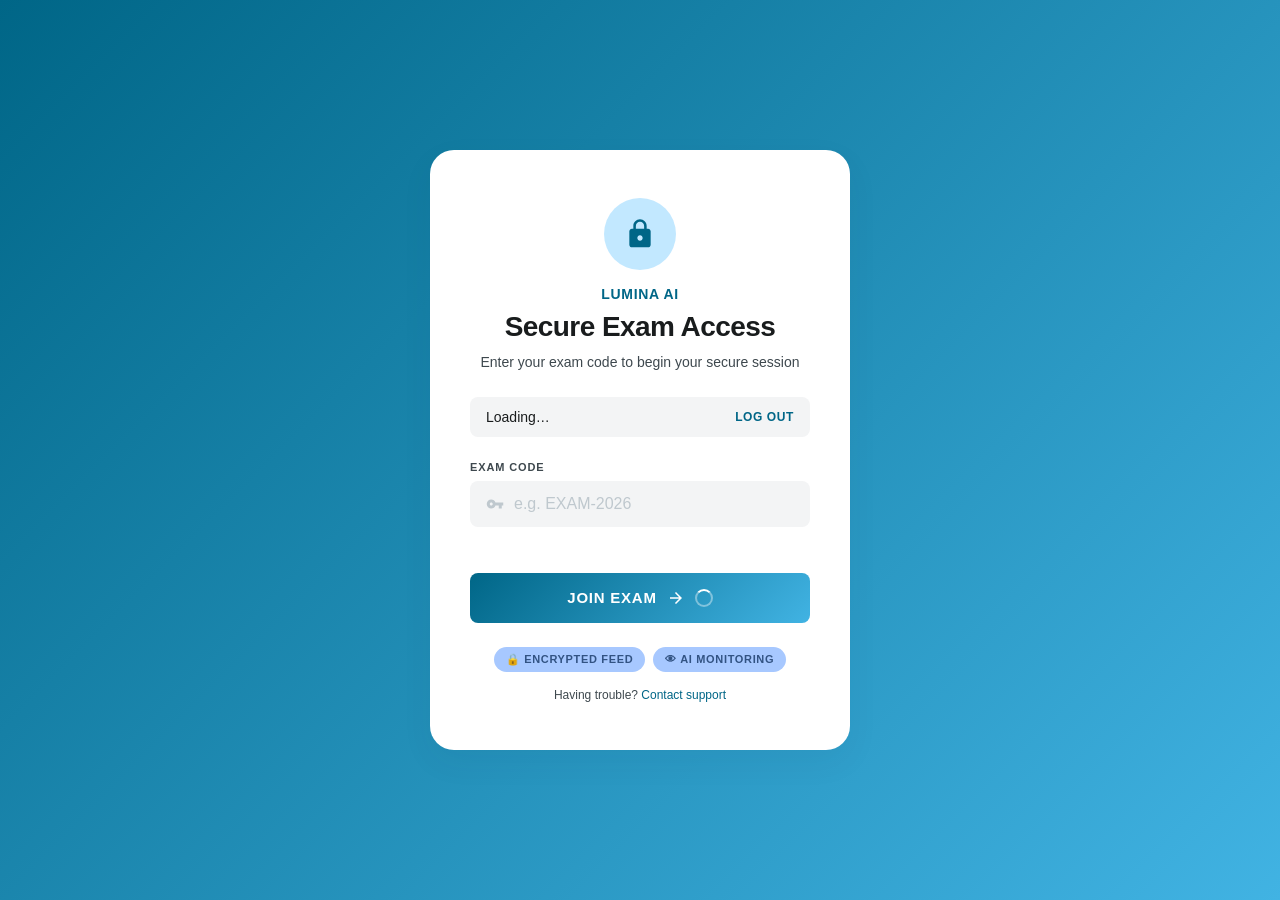
==== frontend/pages/exam-code/index.html @ 84dab90d "[Spec Kit] Implement 003-exam-access-page" ====
<!DOCTYPE html>
<html lang="en">
<head>
  <meta charset="UTF-8" />
  <meta name="viewport" content="width=device-width, initial-scale=1.0" />
  <meta http-equiv="Content-Security-Policy"
        content="default-src 'self'; style-src 'self'; script-src 'self'; font-src 'self' data:;" />
  <title>Exam Access — Lumina AI</title>
  <link rel="stylesheet" href="../../assets/components.css" />
  <link rel="stylesheet" href="exam-code.css" />
</head>
<body class="exam-page">
  <div class="page-background">
    <div class="exam-card">

      <!-- Lock icon -->
      <div class="icon-container" aria-hidden="true">
        <svg width="32" height="32" viewBox="0 0 24 24" fill="currentColor"
             xmlns="http://www.w3.org/2000/svg">
          <path d="M18 8h-1V6c0-2.76-2.24-5-5-5S7 3.24 7 6v2H6c-1.1 0-2 .9-2
                   2v10c0 1.1.9 2 2 2h12c1.1 0 2-.9 2-2V10c0-1.1-.9-2-2-2zm-6
                   9c-1.1 0-2-.9-2-2s.9-2 2-2 2 .9 2 2-.9 2-2 2zm3.1-9H8.9V6
                   c0-1.71 1.39-3.1 3.1-3.1 1.71 0 3.1 1.39 3.1 3.1v2z"/>
        </svg>
      </div>

      <!-- Wordmark + Headline -->
      <p class="wordmark">Lumina AI</p>
      <h1 class="headline">Secure Exam Access</h1>
      <p class="subtitle">Enter your exam code to begin your secure session</p>

      <!-- Student identity bar -->
      <div class="student-bar">
        <span class="student-name" id="studentName">Loading…</span>
        <button type="button" class="logout-btn" id="logoutBtn">Log out</button>
      </div>

      <!-- Exam code form -->
      <form id="examForm" novalidate>
        <div class="input-group">
          <label for="examCode">EXAM CODE</label>
          <div class="input-wrapper">
            <svg class="input-icon" width="18" height="18" viewBox="0 0 24 24"
                 fill="currentColor" xmlns="http://www.w3.org/2000/svg" aria-hidden="true">
              <path d="M12.65 10C11.83 7.67 9.61 6 7 6c-3.31 0-6 2.69-6 6s2.69
                       6 6 6c2.61 0 4.83-1.67 5.65-4H17v4h4v-4h2v-4H12.65zM7
                       14c-1.1 0-2-.9-2-2s.9-2 2-2 2 .9 2 2-.9 2-2 2z"/>
            </svg>
            <input
              type="text"
              id="examCode"
              name="examCode"
              placeholder="e.g. EXAM-2026"
              autocomplete="off"
              spellcheck="false"
              aria-describedby="errorMessage"
            />
          </div>
          <p class="error-message" id="errorMessage" role="alert" aria-live="polite"></p>
        </div>

        <button type="submit" id="submitBtn" class="btn-primary">
          <span id="btnText">JOIN EXAM</span>
          <svg id="btnArrow" width="18" height="18" viewBox="0 0 24 24"
               fill="currentColor" xmlns="http://www.w3.org/2000/svg" aria-hidden="true">
            <path d="M12 4l-1.41 1.41L16.17 11H4v2h12.17l-5.58 5.59L12 20l8-8z"/>
          </svg>
          <span id="btnSpinner" class="btn-spinner" hidden aria-hidden="true"></span>
        </button>
      </form>

      <!-- Status chips -->
      <div class="chips" aria-label="Security features">
        <span class="chip">🔒 ENCRYPTED FEED</span>
        <span class="chip">👁 AI MONITORING</span>
      </div>

      <!-- Footer -->
      <p class="footer-text">
        Having trouble? <a href="#" id="helpLink">Contact support</a>
      </p>

    </div>
  </div>

  <script src="exam-code.js" defer></script>
</body>
</html>
---- frontend/assets/components.css ----
/* ==========================================================================
   Lumina AI — Reusable Component Styles
   All values are CSS custom property references — no hardcoded hex values.
   Requires design-tokens.css to be loaded first.
   ========================================================================== */

@import "./design-tokens.css";

/* ==========================================================================
   Buttons
   ========================================================================== */

/* Shared button base */
.btn {
  display: inline-flex;
  align-items: center;
  justify-content: center;
  gap: 0.5rem;
  padding: 0.75rem 1.5rem;
  border: none;
  border-radius: var(--radius-button);
  font-family: var(--font-body);
  font-size: var(--font-size-label-md);
  font-weight: 600;
  letter-spacing: var(--letter-spacing-label);
  text-transform: uppercase;
  cursor: pointer;
  transition: opacity 0.15s ease, filter 0.15s ease, background-color 0.15s ease;
  text-decoration: none;
  white-space: nowrap;
}

.btn:disabled {
  opacity: 0.38;
  cursor: not-allowed;
}

/* Primary — gradient fill */
.btn-primary {
  background: var(--gradient-primary);
  color: var(--color-on-primary);
}

.btn-primary:hover:not(:disabled) {
  filter: brightness(1.08);
}

.btn-primary:active:not(:disabled) {
  filter: brightness(0.94);
}

/* Secondary — solid fill */
.btn-secondary {
  background-color: var(--color-secondary-container);
  color: var(--color-on-secondary-container);
}

.btn-secondary:hover:not(:disabled) {
  filter: brightness(0.96);
}

.btn-secondary:active:not(:disabled) {
  filter: brightness(0.90);
}

/* Tertiary — ghost / transparent */
.btn-tertiary {
  background-color: transparent;
  color: var(--color-primary);
}

.btn-tertiary:hover:not(:disabled) {
  background-color: var(--color-surface-container-low);
}

.btn-tertiary:active:not(:disabled) {
  background-color: var(--color-outline-variant);
}

/* ==========================================================================
   Input Field
   ========================================================================== */

.input-field {
  display: block;
  width: 100%;
  padding: 0.75rem 1rem;
  background-color: var(--color-surface-container-lowest);
  border: 1px solid rgba(191, 200, 206, var(--opacity-ghost-border));
  border-color: color-mix(in srgb, var(--color-outline-variant) calc(var(--opacity-ghost-border) * 100%), transparent);
  border-radius: var(--radius-button);
  font-family: var(--font-body);
  font-size: var(--font-size-body-lg);
  color: var(--color-on-surface);
  outline: none;
  transition: border-color 0.15s ease, box-shadow 0.15s ease;
}

.input-field::placeholder {
  color: var(--color-on-surface-variant);
  opacity: 1;
}

.input-field:focus {
  border-color: var(--color-primary);
  box-shadow: 0 0 0 4px rgba(194, 232, 255, 0.30);
}

.input-field:disabled {
  opacity: 0.38;
  cursor: not-allowed;
}

/* ==========================================================================
   Glass Modal / Card
   ========================================================================== */

.glass-modal {
  background-color: color-mix(in srgb, var(--color-surface-container-lowest) calc(var(--opacity-glass) * 100%), transparent);
  backdrop-filter: blur(var(--blur-glass));
  -webkit-backdrop-filter: blur(var(--blur-glass));
  border: 1px solid rgba(191, 200, 206, 0.15);
  border-radius: var(--radius-card);
  box-shadow: var(--shadow-ambient);
}

/* Solid card variant (no glass effect, for non-overlay contexts) */
.card {
  background-color: var(--color-surface-container-lowest);
  border-radius: var(--radius-card);
  box-shadow: var(--shadow-ambient);
}

/* ==========================================================================
   Status Chip
   ========================================================================== */

.status-chip {
  display: inline-flex;
  align-items: center;
  gap: 0.375rem;
  padding: 0.25rem 0.75rem;
  border-radius: var(--radius-chip);
  font-family: var(--font-body);
  font-size: var(--font-size-label-md);
  font-weight: 600;
  letter-spacing: var(--letter-spacing-label);
  text-transform: uppercase;
}

.status-chip--error {
  background-color: color-mix(in srgb, var(--color-tertiary) 12%, transparent);
  color: var(--color-tertiary);
}

.status-chip--ok {
  background-color: color-mix(in srgb, var(--color-primary) 12%, transparent);
  color: var(--color-primary);
}

/* ==========================================================================
   Loading Spinner (used by loading.html)
   ========================================================================== */

@keyframes spin {
  to { transform: rotate(360deg); }
}

.spinner {
  width: 2.5rem;
  height: 2.5rem;
  border-radius: 50%;
  border: 3px solid rgba(0, 102, 135, 0.15);
  border-top-color: var(--color-primary);
  animation: spin 0.8s linear infinite;
}

.spinner--lg {
  width: 3.5rem;
  height: 3.5rem;
}
---- frontend/pages/exam-code/exam-code.css ----
/* ==========================================================================
   exam-code.css — Exam Access page styles for Lumina AI
   All values are CSS custom property references — no hardcoded hex values.
   Requires design-tokens.css (loaded via components.css @import chain).
   ========================================================================== */

/* ==========================================================================
   Page Layout
   ========================================================================== */

.exam-page {
  min-height: 100vh;
  background: var(--gradient-primary);
}

.page-background {
  min-height: 100vh;
  display: flex;
  align-items: center;
  justify-content: center;
  padding: 2rem 1rem;
}

/* ==========================================================================
   Card
   ========================================================================== */

.exam-card {
  background: var(--color-surface-container-lowest);
  border-radius: var(--radius-xl);
  box-shadow: var(--shadow-ambient);
  padding: 3rem 2.5rem;
  max-width: 420px;
  width: 100%;
  text-align: center;
}

/* ==========================================================================
   Icon container
   ========================================================================== */

.icon-container {
  width: 72px;
  height: 72px;
  border-radius: 50%;
  background: var(--color-primary-fixed);
  color: var(--color-primary);
  display: flex;
  align-items: center;
  justify-content: center;
  margin: 0 auto 1rem;
}

/* ==========================================================================
   Text hierarchy
   ========================================================================== */

.wordmark {
  font-family: var(--font-display);
  font-size: 0.875rem;
  font-weight: 700;
  color: var(--color-primary);
  letter-spacing: 0.05em;
  text-transform: uppercase;
  margin-bottom: 0.5rem;
}

.headline {
  font-family: var(--font-display);
  font-size: 1.75rem;
  font-weight: 700;
  color: var(--color-on-surface);
  letter-spacing: var(--letter-spacing-display);
  line-height: 1.2;
  margin-bottom: 0.5rem;
}

.subtitle {
  font-family: var(--font-body);
  font-size: 0.875rem;
  color: var(--color-on-surface-variant);
  line-height: 1.5;
  margin-bottom: 1.5rem;
}

/* ==========================================================================
   Student identity bar
   ========================================================================== */

.student-bar {
  display: flex;
  align-items: center;
  justify-content: space-between;
  padding: 0.75rem 1rem;
  background: var(--color-surface-container-low);
  border-radius: var(--radius-default);
  margin-bottom: 1.5rem;
}

.student-name {
  font-family: var(--font-body);
  font-size: 0.875rem;
  font-weight: 500;
  color: var(--color-on-surface);
}

.logout-btn {
  font-family: var(--font-body);
  font-size: 0.75rem;
  font-weight: 600;
  color: var(--color-primary);
  background: none;
  border: none;
  cursor: pointer;
  padding: 0;
  letter-spacing: var(--letter-spacing-label);
  text-transform: uppercase;
}

.logout-btn:hover {
  text-decoration: underline;
}

/* ==========================================================================
   Form
   ========================================================================== */

.input-group {
  margin-bottom: 0.25rem;
  text-align: left;
}

.input-group label {
  display: block;
  font-family: var(--font-body);
  font-size: 0.6875rem;
  font-weight: 600;
  letter-spacing: 0.08em;
  text-transform: uppercase;
  color: var(--color-on-surface-variant);
  margin-bottom: 0.5rem;
}

.input-wrapper {
  position: relative;
}

.input-icon {
  position: absolute;
  left: 1rem;
  top: 50%;
  transform: translateY(-50%);
  color: var(--color-outline-variant);
  pointer-events: none;
}

.input-wrapper input {
  width: 100%;
  padding: 0.875rem 1rem 0.875rem 2.75rem;
  background: var(--color-surface-container-low);
  border: none;
  border-radius: var(--radius-default);
  font-family: var(--font-body);
  font-size: 1rem;
  color: var(--color-on-surface);
  outline: 2px solid transparent;
  outline-offset: 0;
  transition: outline-color 0.15s ease;
}

.input-wrapper input:focus {
  outline-color: var(--color-primary);
}

.input-wrapper input::placeholder {
  color: var(--color-outline-variant);
}

.input-wrapper input:disabled {
  opacity: 0.6;
  cursor: not-allowed;
}

.error-message {
  font-family: var(--font-body);
  font-size: 0.8125rem;
  color: var(--color-error);
  text-align: left;
  margin-top: 0.375rem;
  min-height: 1.25rem;
  line-height: 1.25rem;
}

/* ==========================================================================
   Submit button
   ========================================================================== */

.btn-primary {
  width: 100%;
  padding: 1rem;
  background: var(--gradient-primary);
  color: var(--color-on-primary);
  border: none;
  border-radius: var(--radius-button);
  font-family: var(--font-display);
  font-size: 0.9375rem;
  font-weight: 700;
  letter-spacing: 0.05em;
  text-transform: uppercase;
  cursor: pointer;
  display: flex;
  align-items: center;
  justify-content: center;
  gap: 0.625rem;
  margin-top: 1.25rem;
  transition: opacity 0.15s ease;
}

.btn-primary:hover:not(:disabled) {
  opacity: 0.92;
}

.btn-primary:disabled {
  opacity: 0.6;
  cursor: not-allowed;
}

/* ==========================================================================
   Button spinner
   Matches login page pattern (hidden attribute + animation).
   Uses color-mix() to produce the semi-transparent ring without hardcoded hex.
   ========================================================================== */

.btn-spinner {
  display: inline-block;
  width: 18px;
  height: 18px;
  border-radius: 50%;
  border: 2px solid color-mix(in srgb, var(--color-on-primary) 40%, transparent);
  border-top-color: var(--color-on-primary);
  animation: spin 0.7s linear infinite;
  flex-shrink: 0;
}

@keyframes spin {
  to { transform: rotate(360deg); }
}

/* ==========================================================================
   Status chips
   ========================================================================== */

.chips {
  display: flex;
  gap: 0.5rem;
  justify-content: center;
  margin-top: 1.5rem;
  flex-wrap: wrap;
}

.chip {
  font-family: var(--font-body);
  font-size: 0.6875rem;
  font-weight: 600;
  letter-spacing: 0.06em;
  text-transform: uppercase;
  padding: 0.375rem 0.75rem;
  border-radius: var(--radius-chip);
  background: var(--color-secondary-container);
  color: var(--color-on-secondary-container);
}

/* ==========================================================================
   Footer
   ========================================================================== */

.footer-text {
  font-family: var(--font-body);
  font-size: 0.75rem;
  color: var(--color-on-surface-variant);
  margin-top: 1rem;
}

.footer-text a {
  color: var(--color-primary);
  text-decoration: none;
}

.footer-text a:hover {
  text-decoration: underline;
}
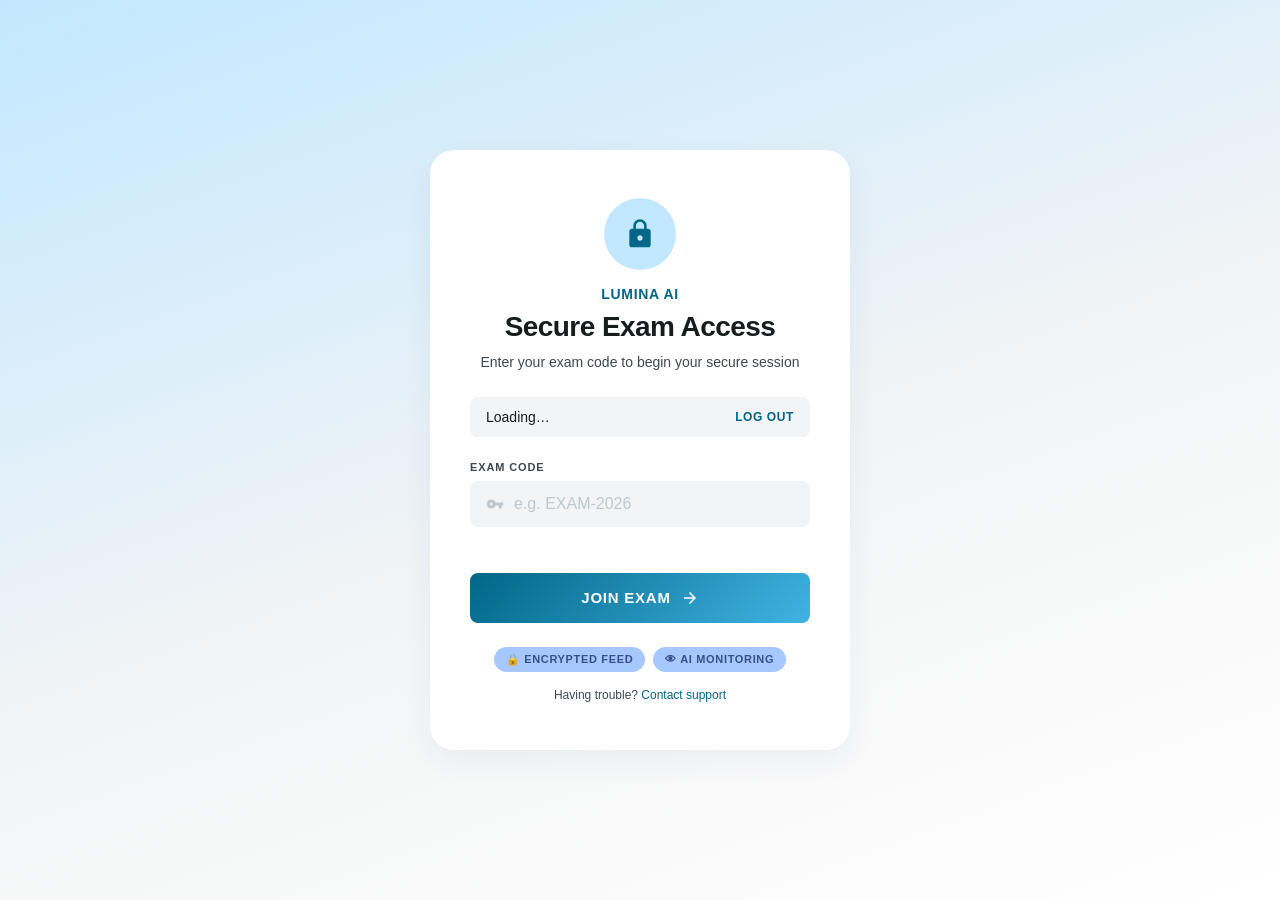
==== commit 36ec9817: "feat: enhance login and exam code with password visibility toggle and CSP-compliant spinner handling" ====
--- a/frontend/pages/exam-code/index.html
+++ b/frontend/pages/exam-code/index.html
@@ -65,7 +65,7 @@
                fill="currentColor" xmlns="http://www.w3.org/2000/svg" aria-hidden="true">
             <path d="M12 4l-1.41 1.41L16.17 11H4v2h12.17l-5.58 5.59L12 20l8-8z"/>
           </svg>
-          <span id="btnSpinner" class="btn-spinner" hidden aria-hidden="true"></span>
+          <span id="btnSpinner" class="btn-spinner btn-spinner--hidden" aria-hidden="true"></span>
         </button>
       </form>
 
--- a/frontend/pages/exam-code/exam-code.css
+++ b/frontend/pages/exam-code/exam-code.css
@@ -10,11 +10,18 @@
 
 .exam-page {
   min-height: 100vh;
-  background: var(--gradient-primary);
+  display: flex;
+  flex-direction: column;
+  background: linear-gradient(
+    160deg,
+    var(--color-primary-fixed) 0%,
+    var(--color-surface-container-low) 55%,
+    var(--color-surface-container-lowest) 100%
+  );
 }
 
 .page-background {
-  min-height: 100vh;
+  flex: 1;
   display: flex;
   align-items: center;
   justify-content: center;
@@ -242,6 +249,13 @@
   flex-shrink: 0;
 }
 
+/* CSP-safe way to hide the spinner on initial load.
+   Using a class instead of the `hidden` attribute because style-src 'self'
+   blocks inline style overrides, causing the spinner to show on page load. */
+.btn-spinner--hidden {
+  display: none;
+}
+
 @keyframes spin {
   to { transform: rotate(360deg); }
 }
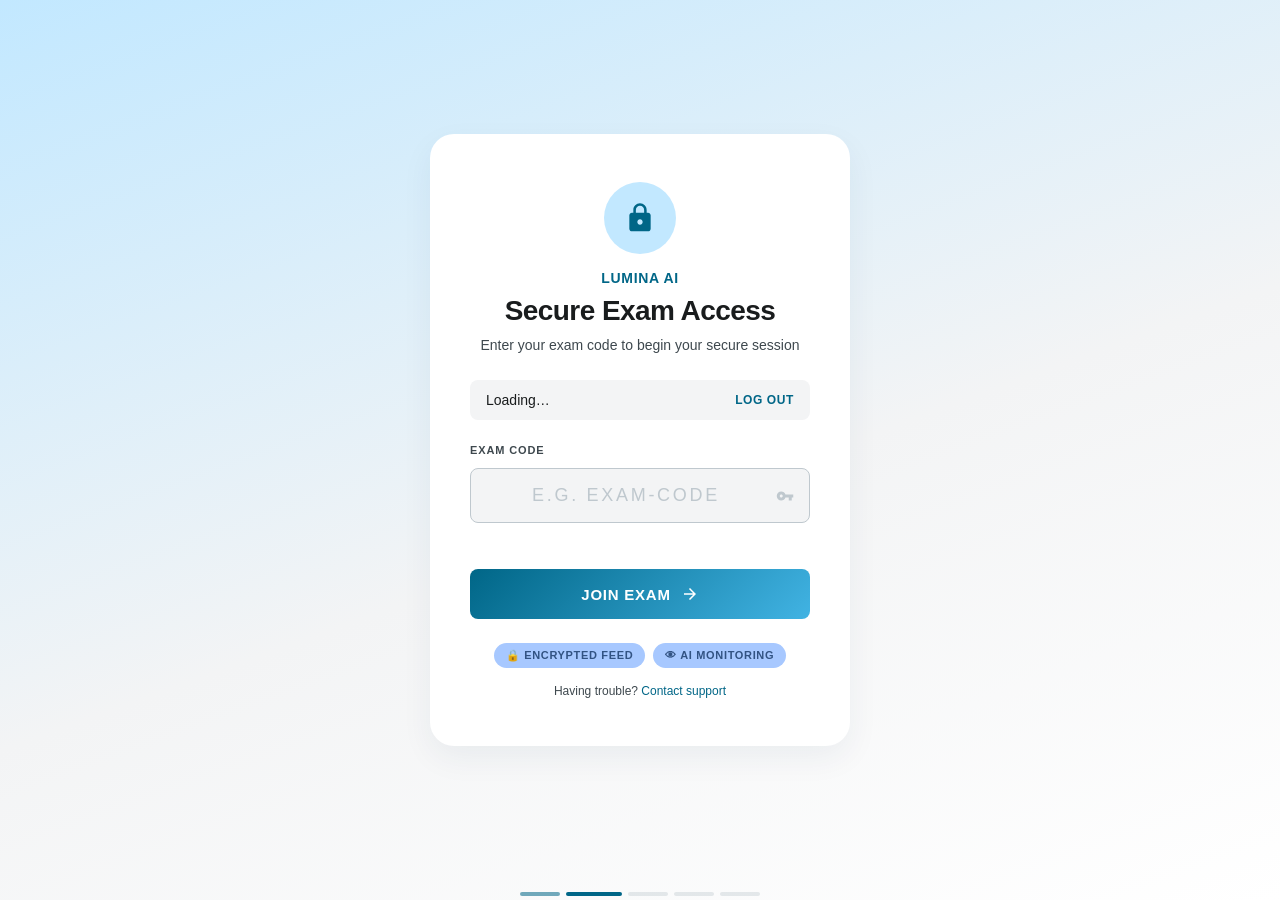
==== commit 5020a9f6: "feat: implement step progress indicators across exam-related pages and enhance exam code input styli" ====
--- a/frontend/pages/exam-code/index.html
+++ b/frontend/pages/exam-code/index.html
@@ -7,6 +7,7 @@
         content="default-src 'self'; style-src 'self'; script-src 'self'; font-src 'self' data:;" />
   <title>Exam Access — Lumina AI</title>
   <link rel="stylesheet" href="../../assets/components.css" />
+  <link rel="stylesheet" href="../../assets/step-progress.css" />
   <link rel="stylesheet" href="exam-code.css" />
 </head>
 <body class="exam-page">
@@ -39,22 +40,27 @@
       <form id="examForm" novalidate>
         <div class="input-group">
           <label for="examCode">EXAM CODE</label>
-          <div class="input-wrapper">
-            <svg class="input-icon" width="18" height="18" viewBox="0 0 24 24"
-                 fill="currentColor" xmlns="http://www.w3.org/2000/svg" aria-hidden="true">
-              <path d="M12.65 10C11.83 7.67 9.61 6 7 6c-3.31 0-6 2.69-6 6s2.69
-                       6 6 6c2.61 0 4.83-1.67 5.65-4H17v4h4v-4h2v-4H12.65zM7
-                       14c-1.1 0-2-.9-2-2s.9-2 2-2 2 .9 2 2-.9 2-2 2z"/>
-            </svg>
+          <div class="code-field-wrapper">
             <input
               type="text"
               id="examCode"
               name="examCode"
-              placeholder="e.g. EXAM-2026"
+              class="code-field"
+              maxlength="8"
+              inputmode="text"
               autocomplete="off"
               spellcheck="false"
+              placeholder="E.G. EXAM-CODE"
               aria-describedby="errorMessage"
             />
+            <span class="code-field-icon" aria-hidden="true">
+              <svg width="18" height="18" viewBox="0 0 24 24" fill="currentColor"
+                   xmlns="http://www.w3.org/2000/svg">
+                <path d="M12.65 10C11.83 7.67 9.61 6 7 6c-3.31 0-6 2.69-6 6s2.69
+                         6 6 6c2.61 0 4.83-1.67 5.65-4H17v4h4v-4h2v-4H12.65zM7
+                         14c-1.1 0-2-.9-2-2s.9-2 2-2 2 .9 2 2-.9 2-2 2z"/>
+              </svg>
+            </span>
           </div>
           <p class="error-message" id="errorMessage" role="alert" aria-live="polite"></p>
         </div>
@@ -83,6 +89,20 @@
     </div>
   </div>
 
+  <!-- Step progress — step 2 of 5 -->
+  <nav class="step-progress"
+       role="progressbar"
+       aria-label="Step 2 of 5: Exam Code"
+       aria-valuenow="2"
+       aria-valuemin="1"
+       aria-valuemax="5">
+    <span class="step-pill step-pill--done"  title="Step 1: Login"></span>
+    <span class="step-pill step-pill--active" title="Step 2: Exam Code"></span>
+    <span class="step-pill" title="Step 3: Identity Verification"></span>
+    <span class="step-pill" title="Step 4: AI Readiness"></span>
+    <span class="step-pill" title="Step 5: Exam Instructions"></span>
+  </nav>
+
   <script src="exam-code.js" defer></script>
 </body>
 </html>
--- a/frontend/assets/step-progress.css
+++ b/frontend/assets/step-progress.css
@@ -0,0 +1,50 @@
+/* ==========================================================================
+   Step Progress Bar — shared across all pre-exam pages
+   Import this file AFTER components.css in any page that shows the bar.
+   Usage: add <div class="step-progress" data-steps="5" data-current="N"> in HTML,
+   where N is 1-based current step number.
+   ========================================================================== */
+
+/* ── Wrapper ───────────────────────────────────────────────────────────── */
+.step-progress {
+  display: flex;
+  align-items: center;
+  justify-content: center;
+  gap: 0.375rem;
+  padding: 0.75rem 0 0.25rem;
+  width: 100%;
+}
+
+/* ── Individual pill ───────────────────────────────────────────────────── */
+.step-pill {
+  height: 0.25rem;
+  width: 2.5rem;
+  border-radius: 9999px;
+  background-color: color-mix(in srgb, var(--color-outline-variant) 40%, transparent);
+  transition: background-color 0.25s ease, width 0.25s ease;
+  flex-shrink: 0;
+}
+
+/* Completed steps (before current) — solid but thinner */
+.step-pill.step-pill--done {
+  background-color: color-mix(in srgb, var(--color-primary) 55%, transparent);
+}
+
+/* Current / active step — wide + full primary colour */
+.step-pill.step-pill--active {
+  width: 3.5rem;
+  background-color: var(--color-primary);
+}
+
+/* ── Label row (optional step counter below pills) ─────────────────────── */
+.step-progress-label {
+  display: flex;
+  justify-content: center;
+  font-family: var(--font-body);
+  font-size: 0.6875rem;
+  font-weight: 600;
+  letter-spacing: var(--letter-spacing-label);
+  text-transform: uppercase;
+  color: var(--color-on-surface-variant);
+  padding-bottom: 0.25rem;
+}
--- a/frontend/pages/exam-code/exam-code.css
+++ b/frontend/pages/exam-code/exam-code.css
@@ -145,7 +145,67 @@
   letter-spacing: 0.08em;
   text-transform: uppercase;
   color: var(--color-on-surface-variant);
-  margin-bottom: 0.5rem;
+  margin-bottom: 0.75rem;
+}
+
+/* ==========================================================================
+   Single code field — unified input that takes characters one by one.
+   Matches the reference design: one rounded field, centred spaced text,
+   key icon on the right.
+   ========================================================================== */
+
+.code-field-wrapper {
+  position: relative;
+  display: flex;
+  align-items: center;
+}
+
+.code-field {
+  width: 100%;
+  padding: 1rem 3rem 1rem 1.25rem;  /* right padding leaves room for icon */
+  background: var(--color-surface-container-low);
+  border: 1.5px solid var(--color-outline-variant);
+  border-radius: var(--radius-button);
+  font-family: var(--font-display);
+  font-size: 1.125rem;
+  font-weight: 600;
+  letter-spacing: 0.25em;
+  text-align: center;
+  text-transform: uppercase;
+  color: var(--color-on-surface);
+  outline: none;
+  caret-color: var(--color-primary);
+  transition: border-color 0.15s ease, box-shadow 0.15s ease;
+  box-sizing: border-box;
+}
+
+.code-field::placeholder {
+  color: var(--color-outline-variant);
+  letter-spacing: 0.15em;
+  font-weight: 400;
+}
+
+.code-field:focus {
+  border-color: var(--color-primary);
+  box-shadow: 0 0 0 4px color-mix(in srgb, var(--color-primary) 15%, transparent);
+}
+
+.code-field:disabled {
+  opacity: 0.5;
+  cursor: not-allowed;
+}
+
+/* Key icon badge positioned at the right edge of the field */
+.code-field-icon {
+  position: absolute;
+  right: 1rem;
+  top: 50%;
+  transform: translateY(-50%);
+  color: var(--color-outline-variant);
+  pointer-events: none;
+  display: flex;
+  align-items: center;
+  justify-content: center;
 }
 
 .input-wrapper {
